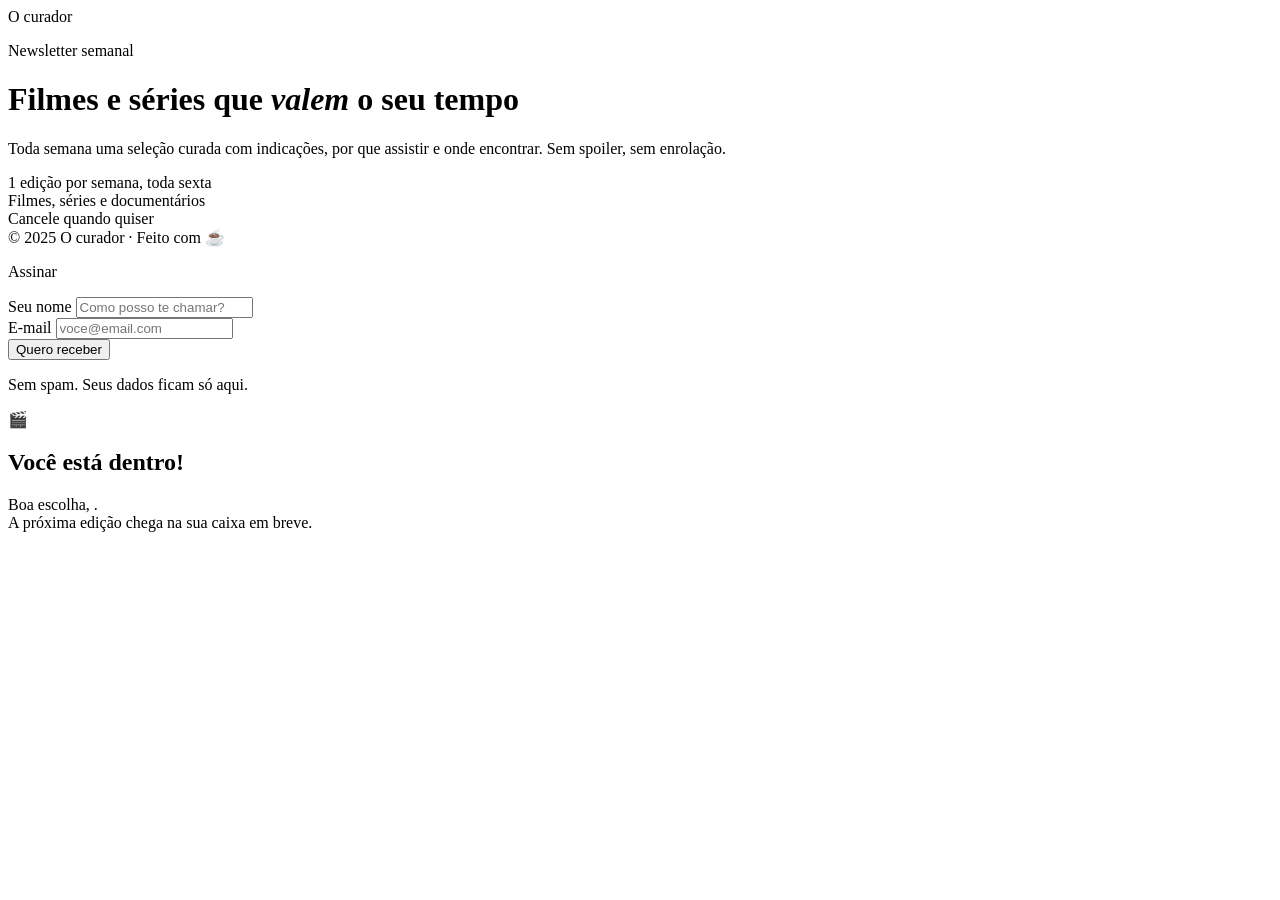
==== index.html @ 17296845 "feat: Enhance subscription command with genre preferences and preferred day - Updated SubscribeComma" ====
<!DOCTYPE html>
<html lang="pt-BR">
<head>
    <meta charset="UTF-8" />
    <meta name="viewport" content="width=device-width, initial-scale=1.0" />
    <title>O Curador — Sua dose semanal de cinema</title>
    <link rel="preconnect" href="https://fonts.googleapis.com" />
    <link href="https://fonts.googleapis.com/css2?family=Playfair+Display:ital,wght@0,400;0,700;1,400&family=DM+Sans:wght@300;400;500&display=swap" rel="stylesheet" />
    <link rel="stylesheet" src="css/styles.css" />
</head>
<body>
    <div class="wrapper">

        <!-- LEFT -->
        <div class="left">
            <div class="logo">O curador</div>

            <div class="hero">
                <p class="eyebrow">Newsletter semanal</p>
                <h1>Filmes e séries que <em>valem</em> o seu tempo</h1>
                <p class="desc">Toda semana uma seleção curada com indicações, por que assistir e onde encontrar. Sem spoiler, sem enrolação.</p>

                <div class="features">
                    <div class="feature"><span class="feature-dot"></span>1 edição por semana, toda sexta</div>
                    <div class="feature"><span class="feature-dot"></span>Filmes, séries e documentários</div>
                    <div class="feature"><span class="feature-dot"></span>Cancele quando quiser</div>
                </div>
            </div>

            <div class="footer-note">© 2025 O curador · Feito com ☕</div>
        </div>

        <!-- RIGHT -->
        <div class="right">
            <div class="card">
                <p class="card-label">Assinar</p>

                <div id="form-area">
                    <div class="field">
                        <label for="name">Seu nome</label>
                        <input type="text" id="name" placeholder="Como posso te chamar?" autocomplete="given-name" />
                    </div>
                    <div class="field">
                        <label for="email">E-mail</label>
                        <input type="email" id="email" placeholder="voce@email.com" autocomplete="email" />
                    </div>

                    <button class="btn" id="submit-btn" onclick="handleSubmit()">
                        <span class="btn-inner">
                            <span class="btn-text">Quero receber</span>
                            <span class="spinner" id="spinner"></span>
                        </span>
                    </button>

                    <div class="state-error" id="error-msg"></div>

                    <p class="privacy">Sem spam. Seus dados ficam só aqui.</p>
                </div>

                <div class="state-success" id="success-area">
                    <div class="icon">🎬</div>
                    <h2>Você está dentro!</h2>
                    <p>Boa escolha, <span id="success-name"></span>.<br />A próxima edição chega na sua caixa em breve.</p>
                </div>
            </div>
        </div>

    </div>

    <script src="js/script.js"></script>
</body>
</html>
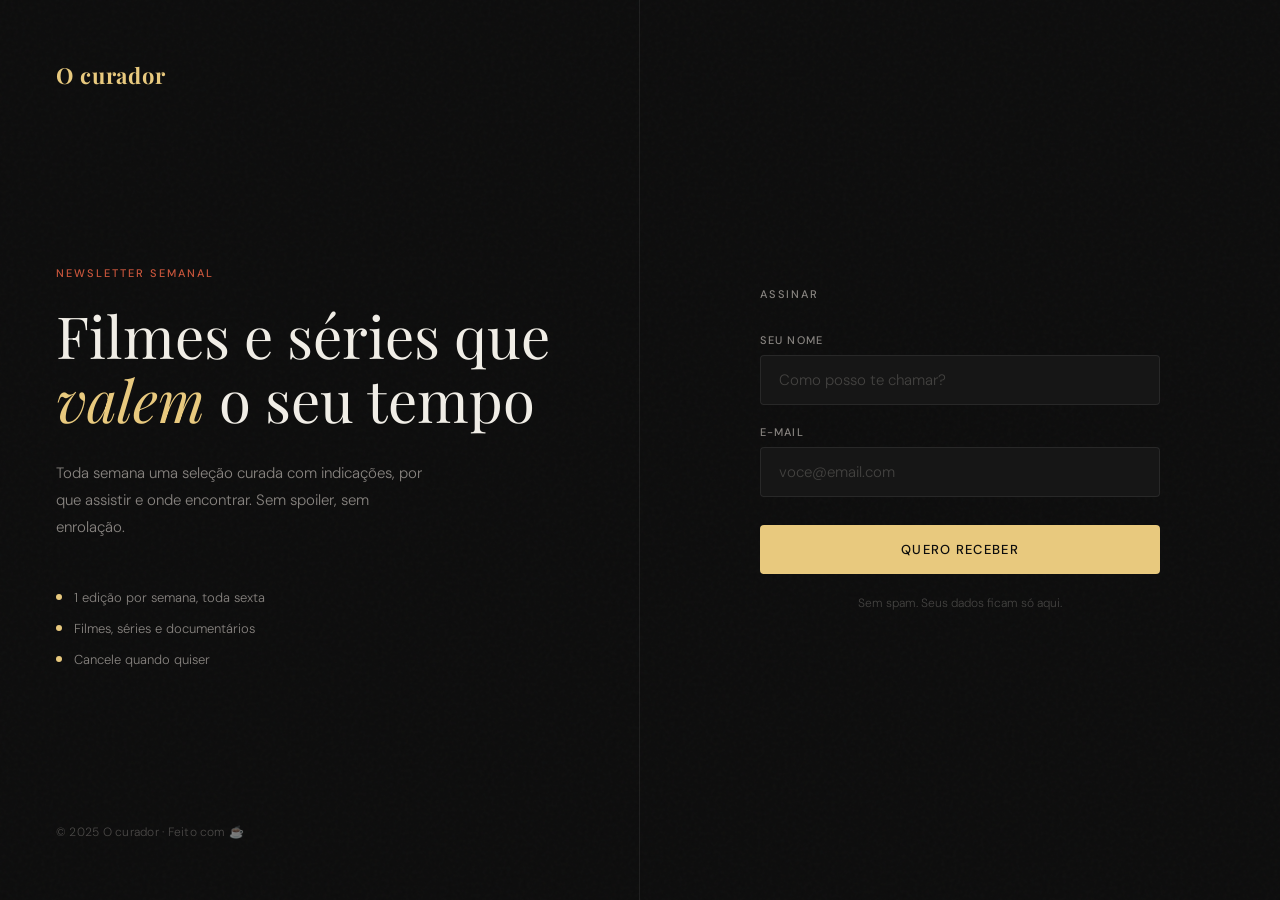
==== commit 8eb49e1c: "fix: Correct stylesheet and script paths in index.html" ====
--- a/index.html
+++ b/index.html
@@ -6,7 +6,7 @@
     <title>O Curador — Sua dose semanal de cinema</title>
     <link rel="preconnect" href="https://fonts.googleapis.com" />
     <link href="https://fonts.googleapis.com/css2?family=Playfair+Display:ital,wght@0,400;0,700;1,400&family=DM+Sans:wght@300;400;500&display=swap" rel="stylesheet" />
-    <link rel="stylesheet" src="css/styles.css" />
+    <link rel="stylesheet" href="./css/styles.css" />
 </head>
 <body>
     <div class="wrapper">
@@ -67,6 +67,6 @@
 
     </div>
 
-    <script src="js/script.js"></script>
+    <script src="./js/script.js"></script>
 </body>
 </html>
--- a/css/styles.css
+++ b/css/styles.css
@@ -0,0 +1,331 @@
+*, *::before, *::after {
+    box-sizing: border-box;
+    margin: 0;
+    padding: 0;
+}
+
+:root {
+    --bg: #0d0d0d;
+    --surface: #161616;
+    --border: rgba(255,255,255,0.08);
+    --accent: #e8c97e;
+    --accent2: #c9563c;
+    --text: #f0ede6;
+    --muted: #888480;
+}
+
+html, body {
+    min-height: 100vh;
+    background: var(--bg);
+    color: var(--text);
+    font-family: 'DM Sans', sans-serif;
+    font-weight: 300;
+}
+
+    /* grain texture overlay */
+    body::before {
+        content: '';
+        position: fixed;
+        inset: 0;
+        background-image: url("data:image/svg+xml,%3Csvg viewBox='0 0 256 256' xmlns='http://www.w3.org/2000/svg'%3E%3Cfilter id='n'%3E%3CfeTurbulence type='fractalNoise' baseFrequency='0.9' numOctaves='4' stitchTiles='stitch'/%3E%3C/filter%3E%3Crect width='100%25' height='100%25' filter='url(%23n)' opacity='0.04'/%3E%3C/svg%3E");
+        pointer-events: none;
+        z-index: 0;
+        opacity: 0.6;
+    }
+
+.wrapper {
+    position: relative;
+    z-index: 1;
+    min-height: 100vh;
+    display: grid;
+    grid-template-columns: 1fr 1fr;
+}
+
+/* LEFT PANEL */
+.left {
+    padding: 60px 56px;
+    display: flex;
+    flex-direction: column;
+    justify-content: space-between;
+    border-right: 1px solid var(--border);
+}
+
+.logo {
+    font-family: 'Playfair Display', serif;
+    font-size: 22px;
+    font-weight: 700;
+    letter-spacing: 0.04em;
+    color: var(--accent);
+}
+
+.hero {
+    flex: 1;
+    display: flex;
+    flex-direction: column;
+    justify-content: center;
+    padding: 60px 0 40px;
+}
+
+.eyebrow {
+    font-size: 11px;
+    font-weight: 500;
+    letter-spacing: 0.18em;
+    text-transform: uppercase;
+    color: var(--accent2);
+    margin-bottom: 24px;
+}
+
+h1 {
+    font-family: 'Playfair Display', serif;
+    font-size: clamp(38px, 5vw, 58px);
+    line-height: 1.1;
+    font-weight: 400;
+    color: var(--text);
+    margin-bottom: 28px;
+}
+
+    h1 em {
+        font-style: italic;
+        color: var(--accent);
+    }
+
+.desc {
+    font-size: 15px;
+    line-height: 1.8;
+    color: var(--muted);
+    max-width: 380px;
+}
+
+.features {
+    display: flex;
+    flex-direction: column;
+    gap: 14px;
+    margin-top: 48px;
+}
+
+.feature {
+    display: flex;
+    align-items: center;
+    gap: 12px;
+    font-size: 13px;
+    color: var(--muted);
+}
+
+.feature-dot {
+    width: 6px;
+    height: 6px;
+    border-radius: 50%;
+    background: var(--accent);
+    flex-shrink: 0;
+}
+
+.footer-note {
+    font-size: 12px;
+    color: rgba(136,132,128,0.5);
+    letter-spacing: 0.02em;
+}
+
+/* RIGHT PANEL */
+.right {
+    padding: 60px 56px;
+    display: flex;
+    align-items: center;
+    justify-content: center;
+}
+
+.card {
+    width: 100%;
+    max-width: 400px;
+}
+
+.card-label {
+    font-size: 11px;
+    font-weight: 500;
+    letter-spacing: 0.16em;
+    text-transform: uppercase;
+    color: var(--muted);
+    margin-bottom: 32px;
+}
+
+.field {
+    margin-bottom: 20px;
+}
+
+label {
+    display: block;
+    font-size: 11px;
+    font-weight: 500;
+    letter-spacing: 0.1em;
+    text-transform: uppercase;
+    color: var(--muted);
+    margin-bottom: 8px;
+}
+
+input[type="text"],
+input[type="email"] {
+    width: 100%;
+    padding: 14px 18px;
+    background: var(--surface);
+    border: 1px solid var(--border);
+    border-radius: 4px;
+    color: var(--text);
+    font-family: 'DM Sans', sans-serif;
+    font-size: 15px;
+    font-weight: 300;
+    outline: none;
+    transition: border-color 0.2s, background 0.2s;
+}
+
+input:focus {
+    border-color: var(--accent);
+    background: #1a1a1a;
+}
+
+input::placeholder {
+    color: rgba(136,132,128,0.4);
+}
+
+.btn {
+    width: 100%;
+    margin-top: 8px;
+    padding: 16px;
+    background: var(--accent);
+    border: none;
+    border-radius: 4px;
+    font-family: 'DM Sans', sans-serif;
+    font-size: 13px;
+    font-weight: 500;
+    letter-spacing: 0.1em;
+    text-transform: uppercase;
+    color: #0d0d0d;
+    cursor: pointer;
+    transition: background 0.2s, transform 0.1s;
+    position: relative;
+    overflow: hidden;
+}
+
+    .btn:hover {
+        background: #f0d48e;
+    }
+
+    .btn:active {
+        transform: scale(0.99);
+    }
+
+    .btn:disabled {
+        opacity: 0.5;
+        cursor: not-allowed;
+    }
+
+.btn-inner {
+    display: flex;
+    align-items: center;
+    justify-content: center;
+    gap: 8px;
+    transition: opacity 0.2s;
+}
+
+.spinner {
+    display: none;
+    width: 16px;
+    height: 16px;
+    border: 2px solid rgba(13,13,13,0.3);
+    border-top-color: #0d0d0d;
+    border-radius: 50%;
+    animation: spin 0.7s linear infinite;
+}
+
+@keyframes spin {
+    to {
+        transform: rotate(360deg);
+    }
+}
+
+/* States */
+.state-success, .state-error {
+    display: none;
+}
+
+.state-success {
+    text-align: center;
+    padding: 40px 0;
+    animation: fadeUp 0.5s ease;
+}
+
+    .state-success .icon {
+        font-size: 40px;
+        margin-bottom: 20px;
+    }
+
+    .state-success h2 {
+        font-family: 'Playfair Display', serif;
+        font-size: 24px;
+        font-weight: 400;
+        margin-bottom: 12px;
+        color: var(--accent);
+    }
+
+    .state-success p {
+        font-size: 14px;
+        color: var(--muted);
+        line-height: 1.7;
+    }
+
+.state-error {
+    margin-top: 12px;
+    padding: 12px 16px;
+    background: rgba(201,86,60,0.1);
+    border: 1px solid rgba(201,86,60,0.3);
+    border-radius: 4px;
+    font-size: 13px;
+    color: #e07060;
+}
+
+.privacy {
+    margin-top: 20px;
+    font-size: 12px;
+    color: rgba(136,132,128,0.45);
+    line-height: 1.6;
+    text-align: center;
+}
+
+@keyframes fadeUp {
+    from {
+        opacity: 0;
+        transform: translateY(12px);
+    }
+
+    to {
+        opacity: 1;
+        transform: translateY(0);
+    }
+}
+
+/* Responsive */
+@media (max-width: 768px) {
+    .wrapper {
+        grid-template-columns: 1fr;
+    }
+
+    .left {
+        padding: 40px 28px 32px;
+        border-right: none;
+        border-bottom: 1px solid var(--border);
+    }
+
+        .left .footer-note {
+            display: none;
+        }
+
+    .hero {
+        padding: 32px 0 24px;
+    }
+
+    .features {
+        margin-top: 28px;
+    }
+
+    .right {
+        padding: 40px 28px 60px;
+    }
+}
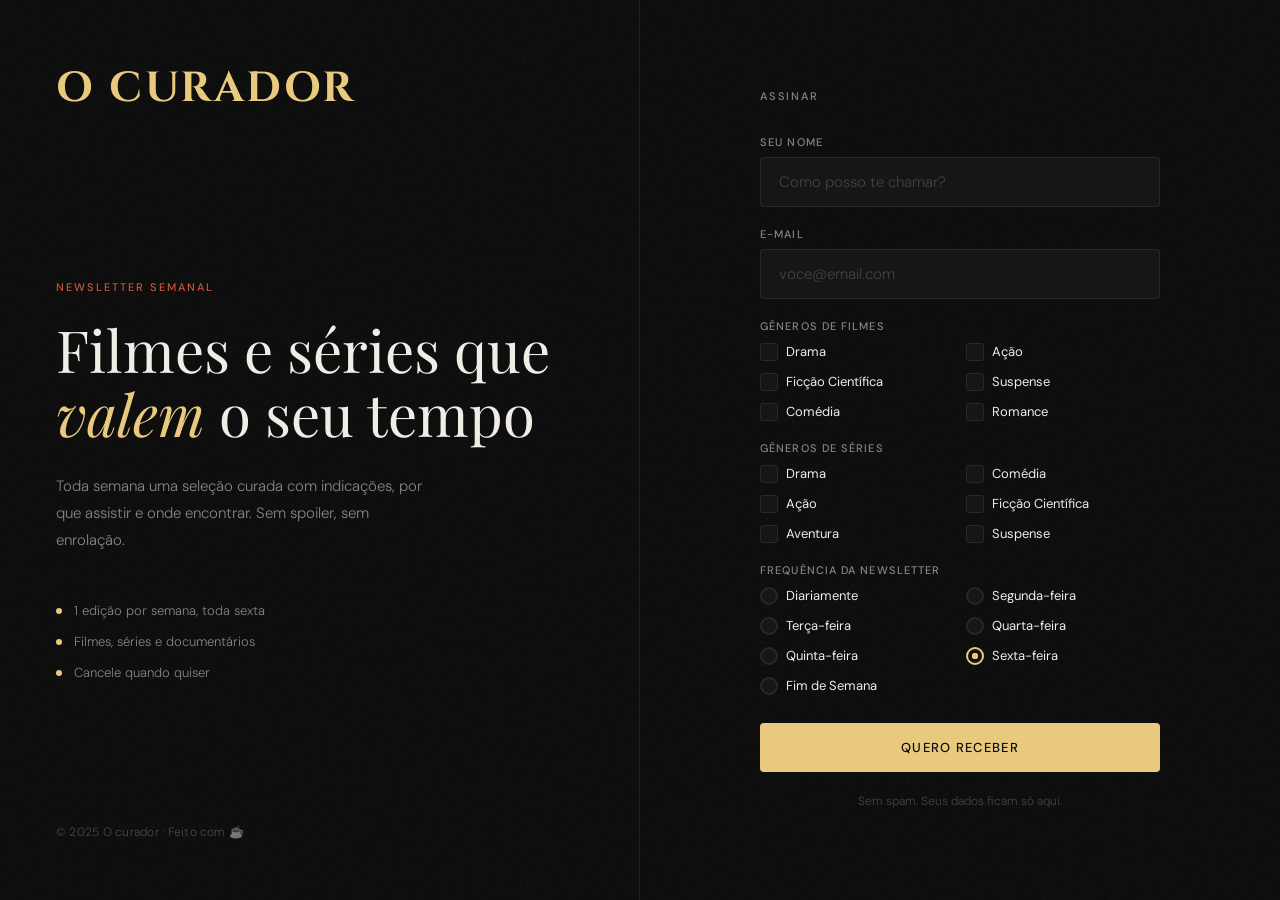
==== commit 3f1895f4: "feat: Add genre selection and frequency options to subscription form" ====
--- a/index.html
+++ b/index.html
@@ -5,7 +5,7 @@
     <meta name="viewport" content="width=device-width, initial-scale=1.0" />
     <title>O Curador — Sua dose semanal de cinema</title>
     <link rel="preconnect" href="https://fonts.googleapis.com" />
-    <link href="https://fonts.googleapis.com/css2?family=Playfair+Display:ital,wght@0,400;0,700;1,400&family=DM+Sans:wght@300;400;500&display=swap" rel="stylesheet" />
+    <link href="https://fonts.googleapis.com/css2?family=Playfair+Display:ital,wght@0,400;0,700;1,400&family=DM+Sans:wght@300;400;500&family=Cinzel:wght@400;600;700&display=swap" rel="stylesheet" />
     <link rel="stylesheet" href="./css/styles.css" />
 </head>
 <body>
@@ -45,6 +45,100 @@
                         <input type="email" id="email" placeholder="voce@email.com" autocomplete="email" />
                     </div>
 
+                    <div class="field">
+                        <label>Gêneros de Filmes</label>
+                        <div class="checkboxes-group">
+                            <div class="checkbox-item">
+                                <input type="checkbox" id="genre-drama" name="movieGenres" value="Drama" />
+                                <label for="genre-drama">Drama</label>
+                            </div>
+                            <div class="checkbox-item">
+                                <input type="checkbox" id="genre-action" name="movieGenres" value="Ação" />
+                                <label for="genre-action">Ação</label>
+                            </div>
+                            <div class="checkbox-item">
+                                <input type="checkbox" id="genre-sci-fi" name="movieGenres" value="Ficção Científica" />
+                                <label for="genre-sci-fi">Ficção Científica</label>
+                            </div>
+                            <div class="checkbox-item">
+                                <input type="checkbox" id="genre-thriller" name="movieGenres" value="Suspense" />
+                                <label for="genre-thriller">Suspense</label>
+                            </div>
+                            <div class="checkbox-item">
+                                <input type="checkbox" id="genre-comedy" name="movieGenres" value="Comédia" />
+                                <label for="genre-comedy">Comédia</label>
+                            </div>
+                            <div class="checkbox-item">
+                                <input type="checkbox" id="genre-romance" name="movieGenres" value="Romance" />
+                                <label for="genre-romance">Romance</label>
+                            </div>
+                        </div>
+                    </div>
+
+                    <div class="field">
+                        <label>Gêneros de Séries</label>
+                        <div class="checkboxes-group">
+                            <div class="checkbox-item">
+                                <input type="checkbox" id="genre-series-drama" name="seriesGenres" value="Drama" />
+                                <label for="genre-series-drama">Drama</label>
+                            </div>
+                            <div class="checkbox-item">
+                                <input type="checkbox" id="genre-series-comedy" name="seriesGenres" value="Comédia" />
+                                <label for="genre-series-comedy">Comédia</label>
+                            </div>
+                            <div class="checkbox-item">
+                                <input type="checkbox" id="genre-series-action" name="seriesGenres" value="Ação" />
+                                <label for="genre-series-action">Ação</label>
+                            </div>
+                            <div class="checkbox-item">
+                                <input type="checkbox" id="genre-series-scifi" name="seriesGenres" value="Ficção Científica" />
+                                <label for="genre-series-scifi">Ficção Científica</label>
+                            </div>
+                            <div class="checkbox-item">
+                                <input type="checkbox" id="genre-series-adventure" name="seriesGenres" value="Aventura" />
+                                <label for="genre-series-adventure">Aventura</label>
+                            </div>
+                            <div class="checkbox-item">
+                                <input type="checkbox" id="genre-series-thriller" name="seriesGenres" value="Suspense" />
+                                <label for="genre-series-thriller">Suspense</label>
+                            </div>
+                        </div>
+                    </div>
+
+                    <div class="field">
+                        <label>Frequência da Newsletter</label>
+                        <div class="radios-group">
+                            <div class="radio-item">
+                                <input type="radio" id="freq-daily" name="frequency" value="Diariamente" />
+                                <label for="freq-daily">Diariamente</label>
+                            </div>
+                            <div class="radio-item">
+                                <input type="radio" id="freq-monday" name="frequency" value="Segunda" />
+                                <label for="freq-monday">Segunda-feira</label>
+                            </div>
+                            <div class="radio-item">
+                                <input type="radio" id="freq-tuesday" name="frequency" value="Terça" />
+                                <label for="freq-tuesday">Terça-feira</label>
+                            </div>
+                            <div class="radio-item">
+                                <input type="radio" id="freq-wednesday" name="frequency" value="Quarta" />
+                                <label for="freq-wednesday">Quarta-feira</label>
+                            </div>
+                            <div class="radio-item">
+                                <input type="radio" id="freq-thursday" name="frequency" value="Quinta" />
+                                <label for="freq-thursday">Quinta-feira</label>
+                            </div>
+                            <div class="radio-item">
+                                <input type="radio" id="freq-friday" name="frequency" value="Sexta" checked />
+                                <label for="freq-friday">Sexta-feira</label>
+                            </div>
+                            <div class="radio-item">
+                                <input type="radio" id="freq-weekend" name="frequency" value="Fim de Semana" />
+                                <label for="freq-weekend">Fim de Semana</label>
+                            </div>
+                        </div>
+                    </div>
+
                     <button class="btn" id="submit-btn" onclick="handleSubmit()">
                         <span class="btn-inner">
                             <span class="btn-text">Quero receber</span>
--- a/css/styles.css
+++ b/css/styles.css
@@ -51,11 +51,12 @@
 }
 
 .logo {
-    font-family: 'Playfair Display', serif;
-    font-size: 22px;
+    font-family: 'Cinzel', serif;
+    font-size: 42px;
     font-weight: 700;
-    letter-spacing: 0.04em;
+    letter-spacing: 0.06em;
     color: var(--accent);
+    text-transform: uppercase;
 }
 
 .hero {
@@ -183,6 +184,111 @@
 
 input::placeholder {
     color: rgba(136,132,128,0.4);
+}
+
+.checkboxes-group {
+    display: grid;
+    grid-template-columns: repeat(2, 1fr);
+    gap: 12px;
+    margin-top: 10px;
+}
+
+.checkbox-item {
+    display: flex;
+    align-items: center;
+    gap: 8px;
+}
+
+.checkbox-item input[type="checkbox"] {
+    appearance: none;
+    -webkit-appearance: none;
+    width: 18px;
+    height: 18px;
+    border: 1px solid var(--border);
+    border-radius: 3px;
+    background: var(--surface);
+    cursor: pointer;
+    transition: all 0.2s;
+    flex-shrink: 0;
+}
+
+.checkbox-item input[type="checkbox"]:hover {
+    border-color: var(--accent);
+}
+
+.checkbox-item input[type="checkbox"]:checked {
+    background: var(--accent);
+    border-color: var(--accent);
+    check-mark: white;
+}
+
+.checkbox-item input[type="checkbox"]:checked::before {
+    content: '✓';
+    display: flex;
+    justify-content: center;
+    align-items: center;
+    width: 100%;
+    height: 100%;
+    color: #0d0d0d;
+    font-size: 12px;
+    font-weight: bold;
+}
+
+.checkbox-item label {
+    margin: 0;
+    font-size: 13px;
+    cursor: pointer;
+    color: var(--text);
+    text-transform: none;
+    font-weight: 400;
+    letter-spacing: 0;
+}
+
+.radios-group {
+    display: grid;
+    grid-template-columns: repeat(2, 1fr);
+    gap: 12px;
+    margin-top: 10px;
+}
+
+.radio-item {
+    display: flex;
+    align-items: center;
+    gap: 8px;
+}
+
+.radio-item input[type="radio"] {
+    appearance: none;
+    -webkit-appearance: none;
+    width: 18px;
+    height: 18px;
+    border: 2px solid var(--border);
+    border-radius: 50%;
+    background: var(--surface);
+    cursor: pointer;
+    transition: all 0.2s;
+    flex-shrink: 0;
+}
+
+.radio-item input[type="radio"]:hover {
+    border-color: var(--accent);
+}
+
+.radio-item input[type="radio"]:checked {
+    border-color: var(--accent);
+    background: radial-gradient(circle at center, var(--accent) 35%, transparent 35%),
+                radial-gradient(circle at center, var(--accent) 30%, transparent 30%);
+    box-shadow: inset 0 0 0 2px var(--surface);
+}
+
+.radio-item label {
+    margin: 0;
+    font-size: 13px;
+    cursor: pointer;
+    color: var(--text);
+    text-transform: none;
+    font-weight: 400;
+    letter-spacing: 0;
 }
 
 .btn {
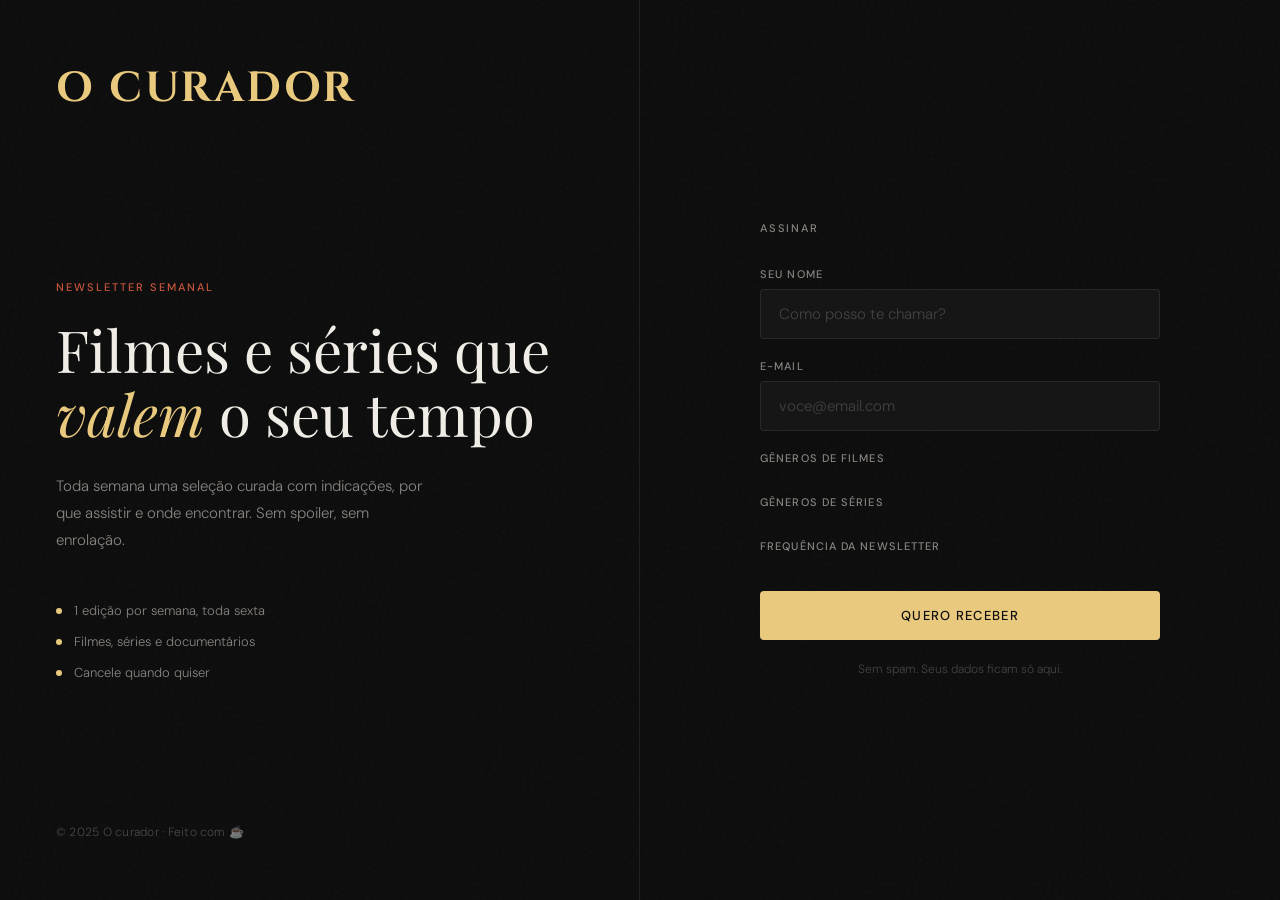
==== commit 9826c904: "feat: Update subscriber model and API to handle genre and frequency selections dynamically" ====
--- a/index.html
+++ b/index.html
@@ -47,95 +47,22 @@
 
                     <div class="field">
                         <label>Gêneros de Filmes</label>
-                        <div class="checkboxes-group">
-                            <div class="checkbox-item">
-                                <input type="checkbox" id="genre-drama" name="movieGenres" value="Drama" />
-                                <label for="genre-drama">Drama</label>
-                            </div>
-                            <div class="checkbox-item">
-                                <input type="checkbox" id="genre-action" name="movieGenres" value="Ação" />
-                                <label for="genre-action">Ação</label>
-                            </div>
-                            <div class="checkbox-item">
-                                <input type="checkbox" id="genre-sci-fi" name="movieGenres" value="Ficção Científica" />
-                                <label for="genre-sci-fi">Ficção Científica</label>
-                            </div>
-                            <div class="checkbox-item">
-                                <input type="checkbox" id="genre-thriller" name="movieGenres" value="Suspense" />
-                                <label for="genre-thriller">Suspense</label>
-                            </div>
-                            <div class="checkbox-item">
-                                <input type="checkbox" id="genre-comedy" name="movieGenres" value="Comédia" />
-                                <label for="genre-comedy">Comédia</label>
-                            </div>
-                            <div class="checkbox-item">
-                                <input type="checkbox" id="genre-romance" name="movieGenres" value="Romance" />
-                                <label for="genre-romance">Romance</label>
-                            </div>
+                        <div class="checkboxes-group" id="movieGenresContainer">
+                            <!-- Carregado dinamicamente via API -->
                         </div>
                     </div>
 
                     <div class="field">
                         <label>Gêneros de Séries</label>
-                        <div class="checkboxes-group">
-                            <div class="checkbox-item">
-                                <input type="checkbox" id="genre-series-drama" name="seriesGenres" value="Drama" />
-                                <label for="genre-series-drama">Drama</label>
-                            </div>
-                            <div class="checkbox-item">
-                                <input type="checkbox" id="genre-series-comedy" name="seriesGenres" value="Comédia" />
-                                <label for="genre-series-comedy">Comédia</label>
-                            </div>
-                            <div class="checkbox-item">
-                                <input type="checkbox" id="genre-series-action" name="seriesGenres" value="Ação" />
-                                <label for="genre-series-action">Ação</label>
-                            </div>
-                            <div class="checkbox-item">
-                                <input type="checkbox" id="genre-series-scifi" name="seriesGenres" value="Ficção Científica" />
-                                <label for="genre-series-scifi">Ficção Científica</label>
-                            </div>
-                            <div class="checkbox-item">
-                                <input type="checkbox" id="genre-series-adventure" name="seriesGenres" value="Aventura" />
-                                <label for="genre-series-adventure">Aventura</label>
-                            </div>
-                            <div class="checkbox-item">
-                                <input type="checkbox" id="genre-series-thriller" name="seriesGenres" value="Suspense" />
-                                <label for="genre-series-thriller">Suspense</label>
-                            </div>
+                        <div class="checkboxes-group" id="seriesGenresContainer">
+                            <!-- Carregado dinamicamente via API -->
                         </div>
                     </div>
 
                     <div class="field">
                         <label>Frequência da Newsletter</label>
-                        <div class="radios-group">
-                            <div class="radio-item">
-                                <input type="radio" id="freq-daily" name="frequency" value="Diariamente" />
-                                <label for="freq-daily">Diariamente</label>
-                            </div>
-                            <div class="radio-item">
-                                <input type="radio" id="freq-monday" name="frequency" value="Segunda" />
-                                <label for="freq-monday">Segunda-feira</label>
-                            </div>
-                            <div class="radio-item">
-                                <input type="radio" id="freq-tuesday" name="frequency" value="Terça" />
-                                <label for="freq-tuesday">Terça-feira</label>
-                            </div>
-                            <div class="radio-item">
-                                <input type="radio" id="freq-wednesday" name="frequency" value="Quarta" />
-                                <label for="freq-wednesday">Quarta-feira</label>
-                            </div>
-                            <div class="radio-item">
-                                <input type="radio" id="freq-thursday" name="frequency" value="Quinta" />
-                                <label for="freq-thursday">Quinta-feira</label>
-                            </div>
-                            <div class="radio-item">
-                                <input type="radio" id="freq-friday" name="frequency" value="Sexta" checked />
-                                <label for="freq-friday">Sexta-feira</label>
-                            </div>
-                            <div class="radio-item">
-                                <input type="radio" id="freq-weekend" name="frequency" value="Fim de Semana" />
-                                <label for="freq-weekend">Fim de Semana</label>
-                            </div>
+                        <div class="radios-group" id="frequenciesContainer">
+                            <!-- Carregado dinamicamente via API -->
                         </div>
                     </div>
 
